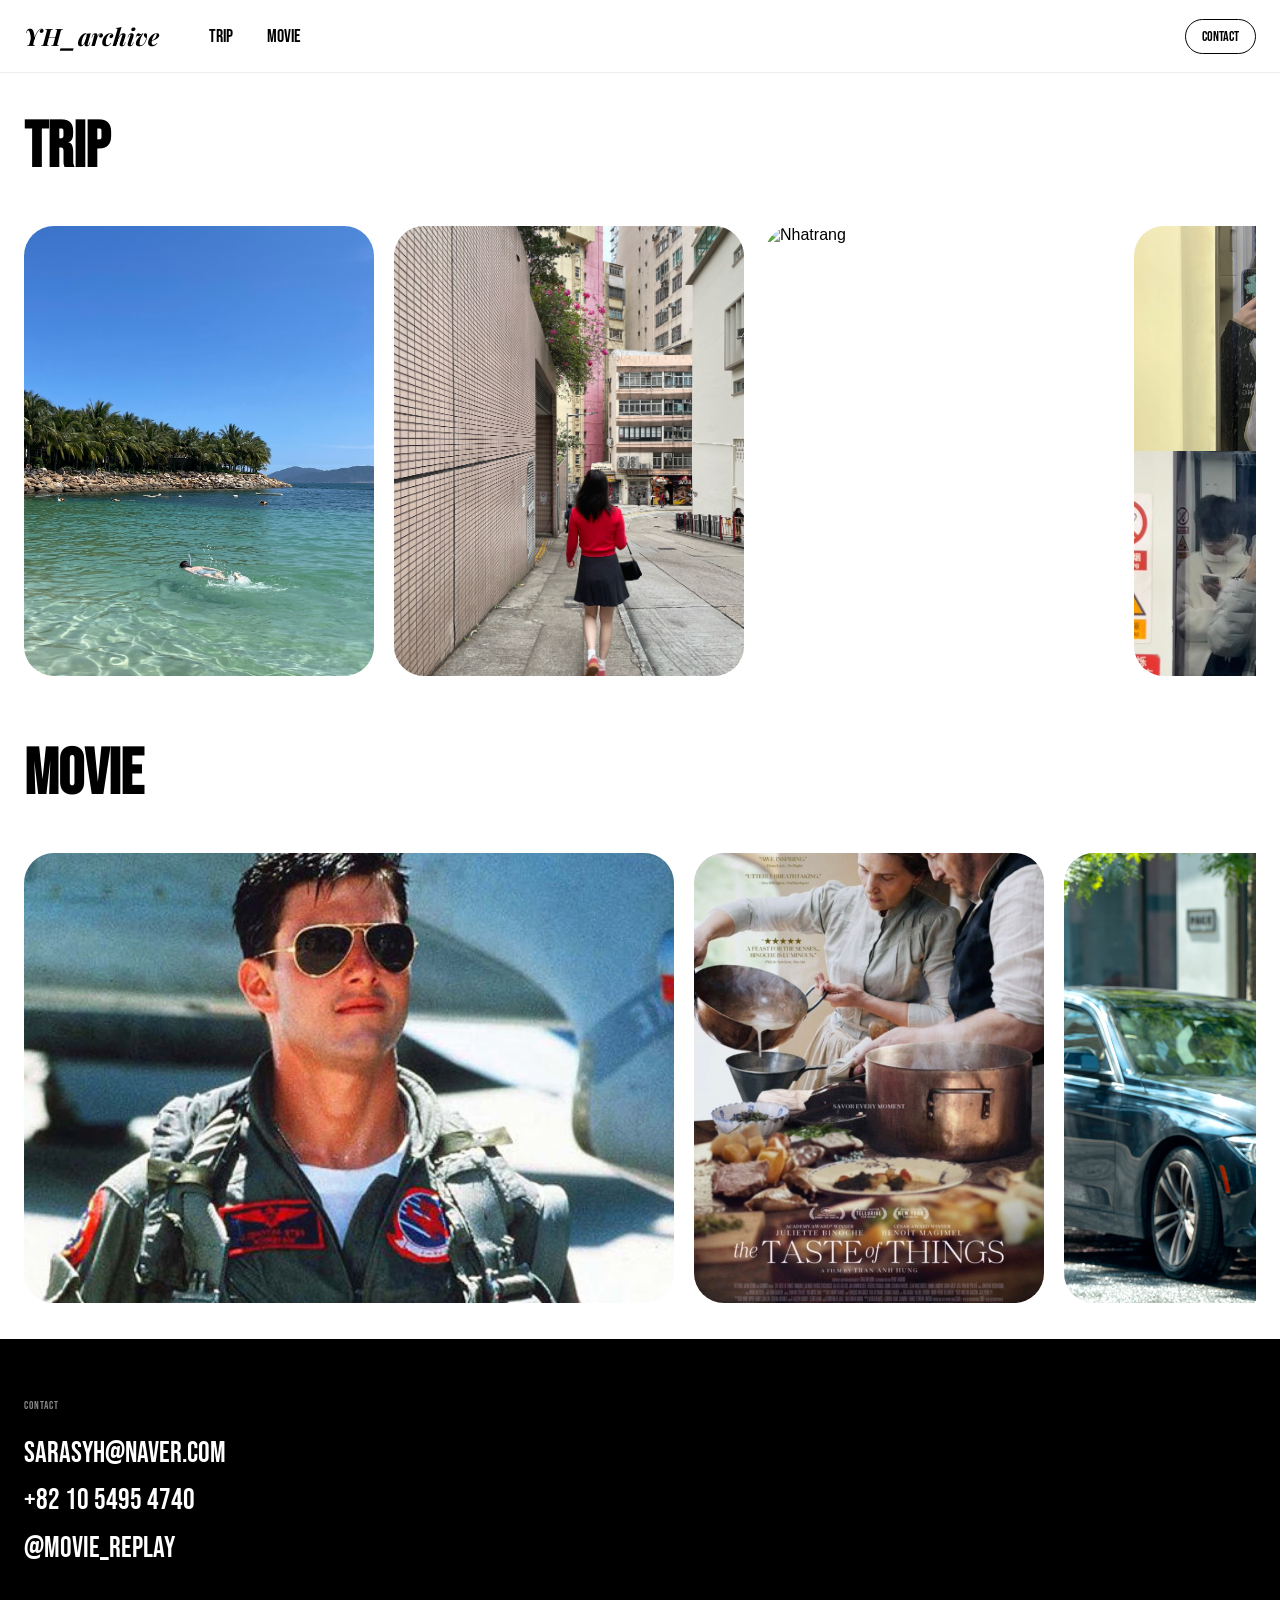
==== index.html @ 445b30dc "first commit" ====
<!DOCTYPE html>
<html lang="ko">
<head>
    <meta charset="UTF-8">
    <meta name="viewport" content="width=device-width, initial-scale=1.0">
    <title>YH_archive</title>
    <link rel="stylesheet" href="https://cdn.jsdelivr.net/gh/orioncactus/pretendard/dist/web/static/pretendard.css">
    <link rel="preconnect" href="https://fonts.googleapis.com">
    <link rel="preconnect" href="https://fonts.gstatic.com" crossorigin>
    <link href="https://fonts.googleapis.com/css2?family=Bebas+Neue&family=Playfair+Display:ital@1&display=swap" rel="stylesheet">
    <link rel="stylesheet" href="style.css">
</head>
<body>

    <header>
        <div class="logo"><span>YH_archive</span></div>
        <nav>
            <a href="#">Trip</a>
            <a href="#">Movie</a>
        </nav>
        <div class="header-right">
            <span class="badge">CONTACT</span>
        </div>
    </header>

    <main>
        <!-- Trip 섹션 -->
        <section class="content-section trip-section">
            <div class="main-title">
                <h1><span>Trip</span></h1>
            </div>

            <div class="marquee-container">
                <div class="marquee-content" id="marquee">
                    <div class="item">
                        <img src="Trip_archive/01_Cebu,%202024/1.jpg" alt="Cebu">
                        <div class="overlay">
                            <div class="info"><span>Cebu, 2024</span></div>
                        </div>
                    </div>
                    <div class="item">
                        <img src="Trip_archive/02_Hongkong,%202025/1.jpg" alt="Hongkong">
                        <div class="overlay">
                            <div class="info"><span>Hongkong, 2025</span></div>
                        </div>
                    </div>
                    <div class="item">
                        <img src="Trip_archive/03_Nhatrang,%202025/1.jpg" alt="Nhatrang">
                        <div class="overlay">
                            <div class="info"><span>Nhatrang, 2025</span></div>
                        </div>
                    </div>
                    <div class="item">
                        <img src="Trip_archive/04_Shanghai,%202026/1.jpg" alt="Shanghai">
                        <div class="overlay">
                            <div class="info"><span>Shanghai, 2026</span></div>
                        </div>
                    </div>
                </div>
            </div>
        </section>

        <!-- Movie 섹션 -->
        <section class="content-section movie-section">
            <div class="main-title">
                <h1><span>Movie</span></h1>
            </div>

            <div class="marquee-container">
                <div class="marquee-content reverse" id="marquee-movie">
                    <div class="item landscape">
                        <img src="Movie_archive/1.%20Top%20Gun,%201987.jpg" alt="Top Gun">
                        <div class="overlay">
                            <div class="info"><span>Top Gun, 1987</span></div>
                        </div>
                    </div>
                    <div class="item">
                        <img src="Movie_archive/2.%20the%20Taste%20of%20Things,%202023.jpg" alt="the Taste of Things">
                        <div class="overlay">
                            <div class="info"><span>the Taste of Things, 2023</span></div>
                        </div>
                    </div>
                    <div class="item landscape">
                        <img src="Movie_archive/3.%20The%20Devil%20Wears%20Prada%202,%202026.jpg" alt="The Devil Wears Prada 2">
                        <div class="overlay">
                            <div class="info"><span>The Devil Wears Prada 2, 2026</span></div>
                        </div>
                    </div>
                    <div class="item">
                        <img src="Movie_archive/4.%20The%20Shape%20of%20Water,%202018.jpg" alt="The Shape of Water">
                        <div class="overlay">
                            <div class="info"><span>The Shape of Water, 2018</span></div>
                        </div>
                    </div>
                    <div class="item">
                        <img src="Movie_archive/5.%20메소드연기,%202026.jpg" alt="메소드연기">
                        <div class="overlay">
                            <div class="info"><span>메소드연기, 2026</span></div>
                        </div>
                    </div>
                </div>
            </div>
        </section>
    </main>

    <footer>
        <div class="footer-top">
            <div class="contact-label"><span>CONTACT</span></div>
            <div class="contact-info">
                <p><span>sarasyh@naver.com</span></p>
                <p><span>+82 10 5495 4740</span></p>
                <p><a href="https://www.instagram.com/movie__replay?igsh=MWhvNzNzZW54cWtyOQ%3D%3D&utm_source=qr" target="_blank" rel="noopener noreferrer"><span>@movie_replay</span></a></p>
            </div>
        </div>
    </footer>

    <!-- 팝업 -->
    <div class="popup-backdrop" id="popupBackdrop">
        <div class="popup-modal" id="popupModal">
            <button class="popup-close" id="popupClose">✕</button>
            <!-- 내용은 나중에 추가 -->
        </div>
    </div>

    <script src="script.js"></script>
</body>
</html>
---- style.css ----
/* 기본 초기화 */
* {
    margin: 0;
    padding: 0;
    box-sizing: border-box;
    font-family: 'Pretendard', sans-serif;
    cursor: none;
}

body {
    background-color: #fff;
    overflow-x: hidden;
}

/* 포인트 컬러 호버 효과 */
a:hover,
span:hover {
    color: #bbe309 !important;
    transition: color 0.2s ease;
}

.badge:hover {
    border-color: #bbe309 !important;
    transition: color 0.2s ease, border-color 0.2s ease;
}

/* ── 커서 시스템 ── */

/* 기본 동그라미 커서 */
.cursor-circle {
    position: fixed;
    pointer-events: none;
    width: 20px;
    height: 20px;
    background: #000;
    border-radius: 50%;
    transform: translate(-50%, -50%);
    opacity: 0;
    transition: opacity 0.15s ease, background 0.15s ease;
    z-index: 9999;
}

.cursor-circle.visible { opacity: 1; }
.cursor-circle.dark { background: #fff; }

/* 비행기 커서 */
.cursor-airplane {
    position: fixed;
    pointer-events: none;
    color: #000;
    transform: translate(-50%, -50%) rotate(-135deg);
    opacity: 0;
    transition: opacity 0.15s ease;
    z-index: 9999;
    line-height: 0;
}

.cursor-airplane.above {
    transform: translate(-50%, calc(-100% - 10px)) rotate(-135deg);
}

.cursor-airplane.colored { color: #fff; }
.cursor-airplane.inverted { color: #441cf6; }
.cursor-airplane.visible { opacity: 1; }

/* 꽃 커서 */
.cursor-flower {
    position: fixed;
    pointer-events: none;
    transform: translate(-50%, -50%);
    opacity: 0;
    transition: opacity 0.15s ease;
    z-index: 9999;
    line-height: 0;
}

.cursor-flower.visible { opacity: 1; }
.cursor-flower .flower-petal { fill: #bbe309; }
.cursor-flower .flower-center { fill: white; }
.cursor-flower.dark .flower-petal { fill: #000; }
.cursor-flower.dark .flower-center { fill: white; }
.cursor-flower.light .flower-petal { fill: white; }
.cursor-flower.light .flower-center { fill: #000; }

/* 슬레이트(클래퍼보드) 커서 */
.cursor-clapperboard {
    position: fixed;
    pointer-events: none;
    transform: translate(-50%, -50%);
    opacity: 0;
    transition: opacity 0.15s ease;
    z-index: 9999;
    line-height: 0;
}

.cursor-clapperboard.visible { opacity: 1; }
.cursor-clapperboard.white img {
    filter: brightness(0) invert(1);
}

.cursor-clapperboard.inverted img {
    filter: brightness(0) saturate(100%) invert(27%) sepia(97%) saturate(2000%) hue-rotate(238deg) brightness(110%);
}

.cursor-clapperboard.black img {
    filter: brightness(0);
}

/* 헤더 스타일 */
header {
    display: flex;
    align-items: center;
    padding: 20px 24px;
    border-bottom: 1px solid #eee;
}

.logo {
    font-size: 1.5rem;
    margin-right: 50px;
}

.logo span {
    font-family: 'Playfair Display', serif !important;
    font-style: italic;
    font-weight: bold;
}

nav a {
    text-decoration: none;
    color: #000;
    margin-right: 30px;
    font-size: 1.1rem;
    font-family: 'Bebas Neue', sans-serif;
}

.badge {
    padding: 8px 16px;
    border: 1px solid #000;
    border-radius: 20px;
    font-size: 0.9rem;
    font-family: 'Bebas Neue', sans-serif;
}

.header-right {
    margin-left: auto;
}

/* 본문 스타일 */
main {
    padding: 36px 24px;
}

.content-section + .content-section {
    margin-top: 60px;
}

.main-title h1 {
    font-size: 4rem;
    font-weight: bold;
    margin-bottom: 40px;
    text-align: left;
    font-family: 'Bebas Neue', sans-serif;
}

/* 이미지 마키(Marquee) 설정 */
.marquee-container {
    width: 100%;
    overflow: hidden;
    position: relative;
}

.marquee-content {
    display: flex;
    gap: 20px;
    width: max-content;
    animation: scroll 20s linear infinite;
}

@keyframes scroll {
    0% { transform: translateX(0); }
    100% { transform: translateX(-50%); }
}

.marquee-content.reverse {
    animation: scroll-reverse 33s linear infinite;
}

@keyframes scroll-reverse {
    0% { transform: translateX(-50%); }
    100% { transform: translateX(0); }
}

/* 호버 또는 팝업 열릴 때 멈춤 */
.marquee-container:hover .marquee-content,
body.popup-open .marquee-content {
    animation-play-state: paused;
}

.item {
    position: relative;
    width: 350px;
    height: 450px;
    border-radius: 30px;
    overflow: hidden;
}

.item.landscape {
    width: 650px;
}

.item img {
    width: 100%;
    height: 100%;
    object-fit: cover;
}

/* 호버 오버레이 */
.overlay {
    position: absolute;
    top: 0;
    left: 0;
    width: 100%;
    height: 100%;
    background-color: rgba(0, 0, 0, 0.25);
    opacity: 0;
    transition: opacity 0.3s ease;
    display: flex;
    align-items: flex-end;
    padding: 30px;
}

.item:hover .overlay {
    opacity: 1;
}

.info {
    color: #fff;
    font-size: 1.6rem;
    font-weight: bold;
    font-family: 'Bebas Neue', sans-serif;
}

.info span {
    font-family: 'Bebas Neue', sans-serif;
}

.main-title h1 span {
    font-family: 'Bebas Neue', sans-serif;
}

.movie-section .overlay {
    background-color: rgba(0, 0, 0, 0.55);
}

/* 푸터 스타일 */
footer {
    background-color: #000;
    color: #fff;
    padding: 60px 0 60px 0;
    position: relative;
}

.footer-top {
    padding-left: 24px;
}

.contact-info a {
    color: inherit;
    text-decoration: none;
}

.contact-info a:hover {
    text-decoration: underline;
}

.contact-label {
    font-size: 0.7rem;
    letter-spacing: 1px;
    margin-bottom: 20px;
    color: #888;
}

.contact-label span {
    font-family: 'Bebas Neue', sans-serif;
}

.contact-info p {
    font-size: 1.8rem;
    line-height: 1.4;
    margin-bottom: 5px;
}

.contact-info p span {
    font-family: 'Bebas Neue', sans-serif;
}

/* ── 팝업 ── */
.popup-backdrop {
    position: fixed;
    inset: 0;
    background: rgba(0, 0, 0, 0.7);
    z-index: 2000;
    opacity: 0;
    pointer-events: none;
    display: flex;
    align-items: center;
    justify-content: center;
    transition: opacity 0.3s ease;
}

.popup-backdrop.visible {
    opacity: 1;
    pointer-events: auto;
}

.popup-modal {
    border-radius: 20px;
    width: 600px;
    max-width: 90vw;
    min-height: 400px;
    padding: 40px;
    position: relative;
    background-size: cover;
    background-position: center;
    overflow: hidden;
}

.popup-modal::before {
    content: '';
    position: absolute;
    inset: 0;
    background: rgba(0, 0, 0, 0.72);
    z-index: 0;
}

@keyframes modal-flip-in {
    0%   { transform: perspective(1000px) rotateY(-90deg); opacity: 0; }
    100% { transform: perspective(1000px) rotateY(0deg);   opacity: 1; }
}

@keyframes modal-flip-out {
    0%   { transform: perspective(1000px) rotateY(0deg);  opacity: 1; }
    100% { transform: perspective(1000px) rotateY(90deg); opacity: 0; }
}

.popup-close {
    position: absolute;
    top: 16px;
    right: 20px;
    background: none;
    border: none;
    font-size: 1.2rem;
    color: #fff;
    cursor: none;
    padding: 4px 8px;
    line-height: 1;
    z-index: 1;
}
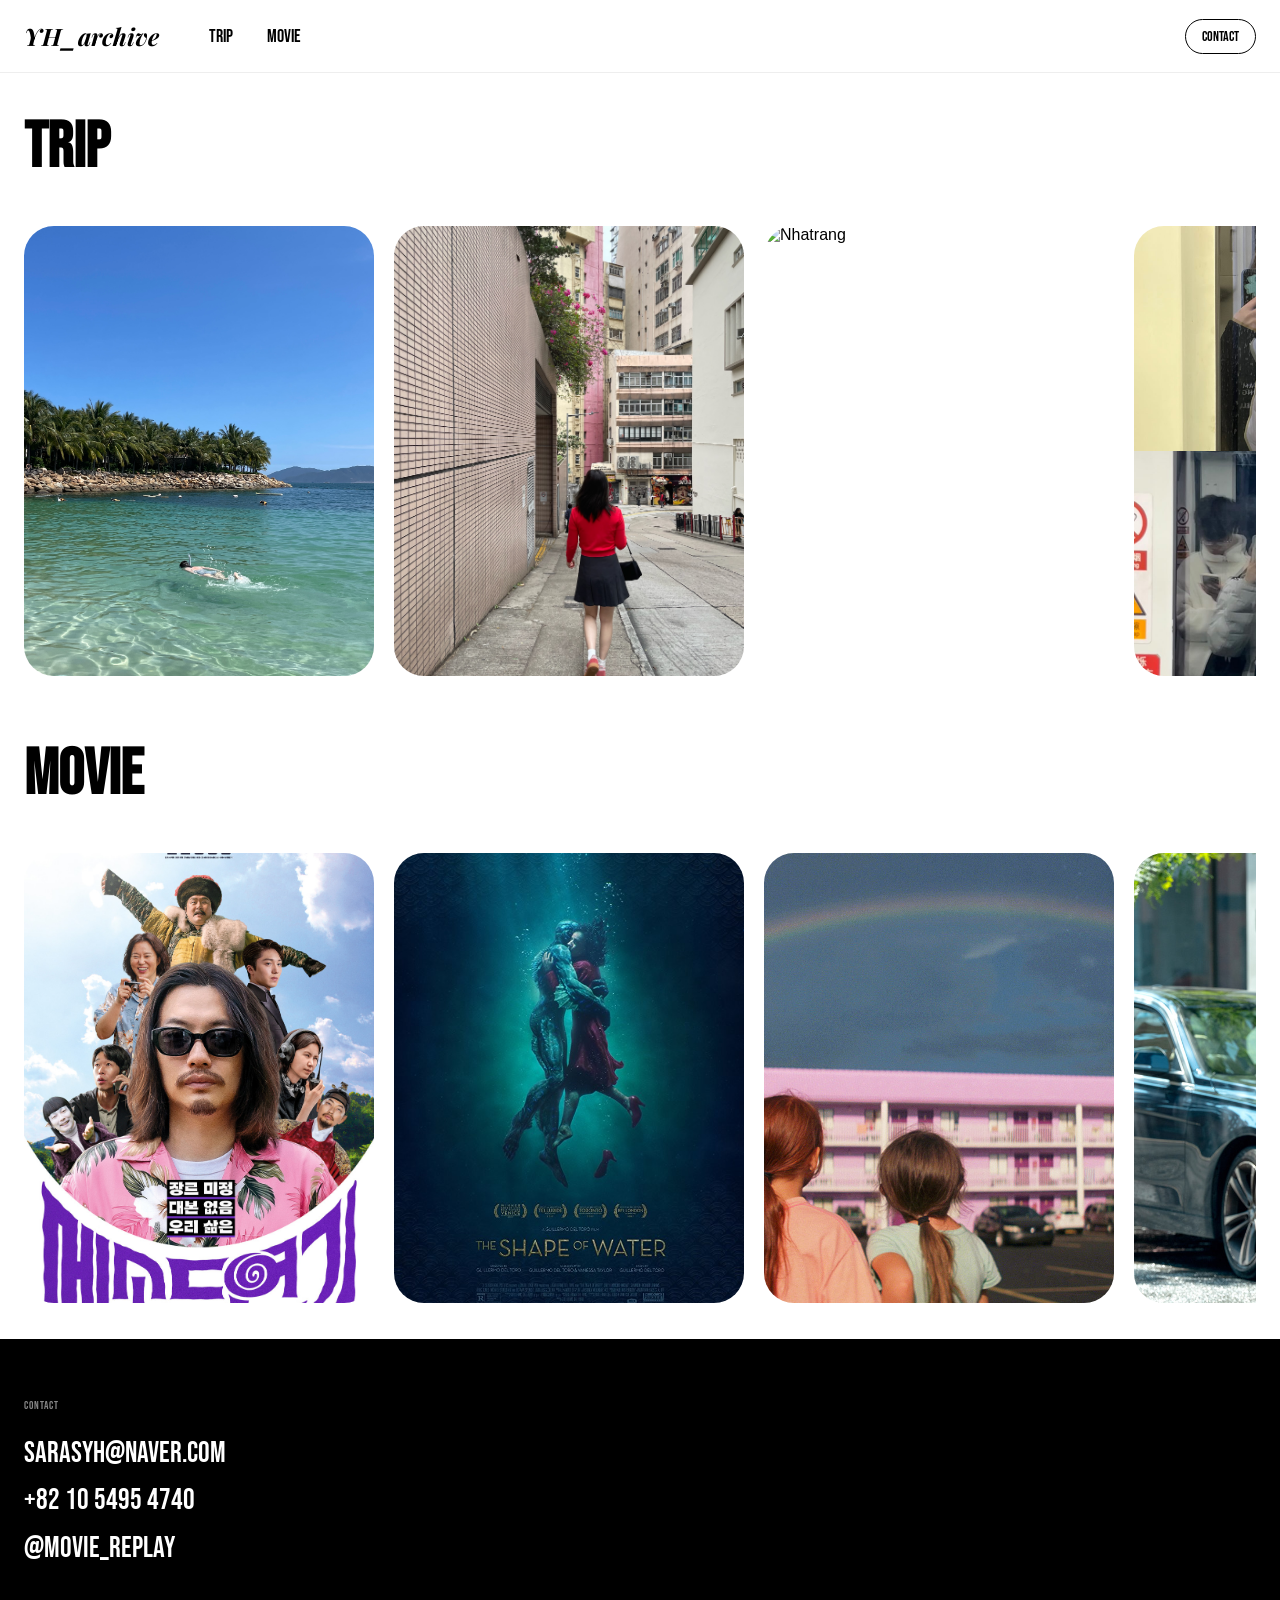
==== commit f2ddde67: "수정 완료" ====
--- a/index.html
+++ b/index.html
@@ -68,34 +68,64 @@
 
             <div class="marquee-container">
                 <div class="marquee-content reverse" id="marquee-movie">
+                    <div class="item">
+                        <img src="Movie_archive/1.%20메소드연기,%202026.jpg" alt="메소드연기">
+                        <div class="overlay">
+                            <div class="info"><span>메소드연기, 2026</span></div>
+                        </div>
+                    </div>
+                    <div class="item">
+                        <img src="Movie_archive/2.%20The%20Shape%20of%20Water,%202018.jpg" alt="The Shape of Water">
+                        <div class="overlay">
+                            <div class="info"><span>The Shape of Water, 2018</span></div>
+                        </div>
+                    </div>
+                    <div class="item">
+                        <img src="Movie_archive/3.%20The%20Florida%20Project,%202018.jpg" alt="The Florida Project">
+                        <div class="overlay">
+                            <div class="info"><span>The Florida Project, 2018</span></div>
+                        </div>
+                    </div>
                     <div class="item landscape">
-                        <img src="Movie_archive/1.%20Top%20Gun,%201987.jpg" alt="Top Gun">
+                        <img src="Movie_archive/4.%20The%20Devil%20Wears%20Prada%202,%202026.jpg" alt="The Devil Wears Prada 2">
+                        <div class="overlay">
+                            <div class="info"><span>The Devil Wears Prada 2, 2026</span></div>
+                        </div>
+                    </div>
+                    <div class="item">
+                        <img src="Movie_archive/5.%20Punch%20Drunk%20Love,%202003.jpg" alt="Punch Drunk Love">
+                        <div class="overlay">
+                            <div class="info"><span>Punch Drunk Love, 2003</span></div>
+                        </div>
+                    </div>
+                    <div class="item">
+                        <img src="Movie_archive/6.%20the%20Taste%20of%20Things,%202023.jpg" alt="the Taste of Things">
+                        <div class="overlay">
+                            <div class="info"><span>the Taste of Things, 2023</span></div>
+                        </div>
+                    </div>
+                    <div class="item landscape">
+                        <img src="Movie_archive/7.%20Top%20Gun,%201987.jpg" alt="Top Gun">
                         <div class="overlay">
                             <div class="info"><span>Top Gun, 1987</span></div>
                         </div>
                     </div>
                     <div class="item">
-                        <img src="Movie_archive/2.%20the%20Taste%20of%20Things,%202023.jpg" alt="the Taste of Things">
+                        <img src="Movie_archive/8.%20군체,%202026.jpg" alt="군체">
                         <div class="overlay">
-                            <div class="info"><span>the Taste of Things, 2023</span></div>
-                        </div>
-                    </div>
-                    <div class="item landscape">
-                        <img src="Movie_archive/3.%20The%20Devil%20Wears%20Prada%202,%202026.jpg" alt="The Devil Wears Prada 2">
-                        <div class="overlay">
-                            <div class="info"><span>The Devil Wears Prada 2, 2026</span></div>
+                            <div class="info"><span>군체, 2026</span></div>
                         </div>
                     </div>
                     <div class="item">
-                        <img src="Movie_archive/4.%20The%20Shape%20of%20Water,%202018.jpg" alt="The Shape of Water">
+                        <img src="Movie_archive/9.%20THE%20MANDALORIAN%20AND%20GROGU,%202026.jpg" alt="THE MANDALORIAN AND GROGU">
                         <div class="overlay">
-                            <div class="info"><span>The Shape of Water, 2018</span></div>
+                            <div class="info"><span>THE MANDALORIAN AND GROGU, 2026</span></div>
                         </div>
                     </div>
                     <div class="item">
-                        <img src="Movie_archive/5.%20메소드연기,%202026.jpg" alt="메소드연기">
+                        <img src="Movie_archive/10.%20Nirvanna%20the%20Band%20the%20Show%20the%20Movie,%202026.jpg" alt="Nirvanna the Band the Show the Movie">
                         <div class="overlay">
-                            <div class="info"><span>메소드연기, 2026</span></div>
+                            <div class="info"><span>Nirvanna the Band the Show the Movie, 2026</span></div>
                         </div>
                     </div>
                 </div>
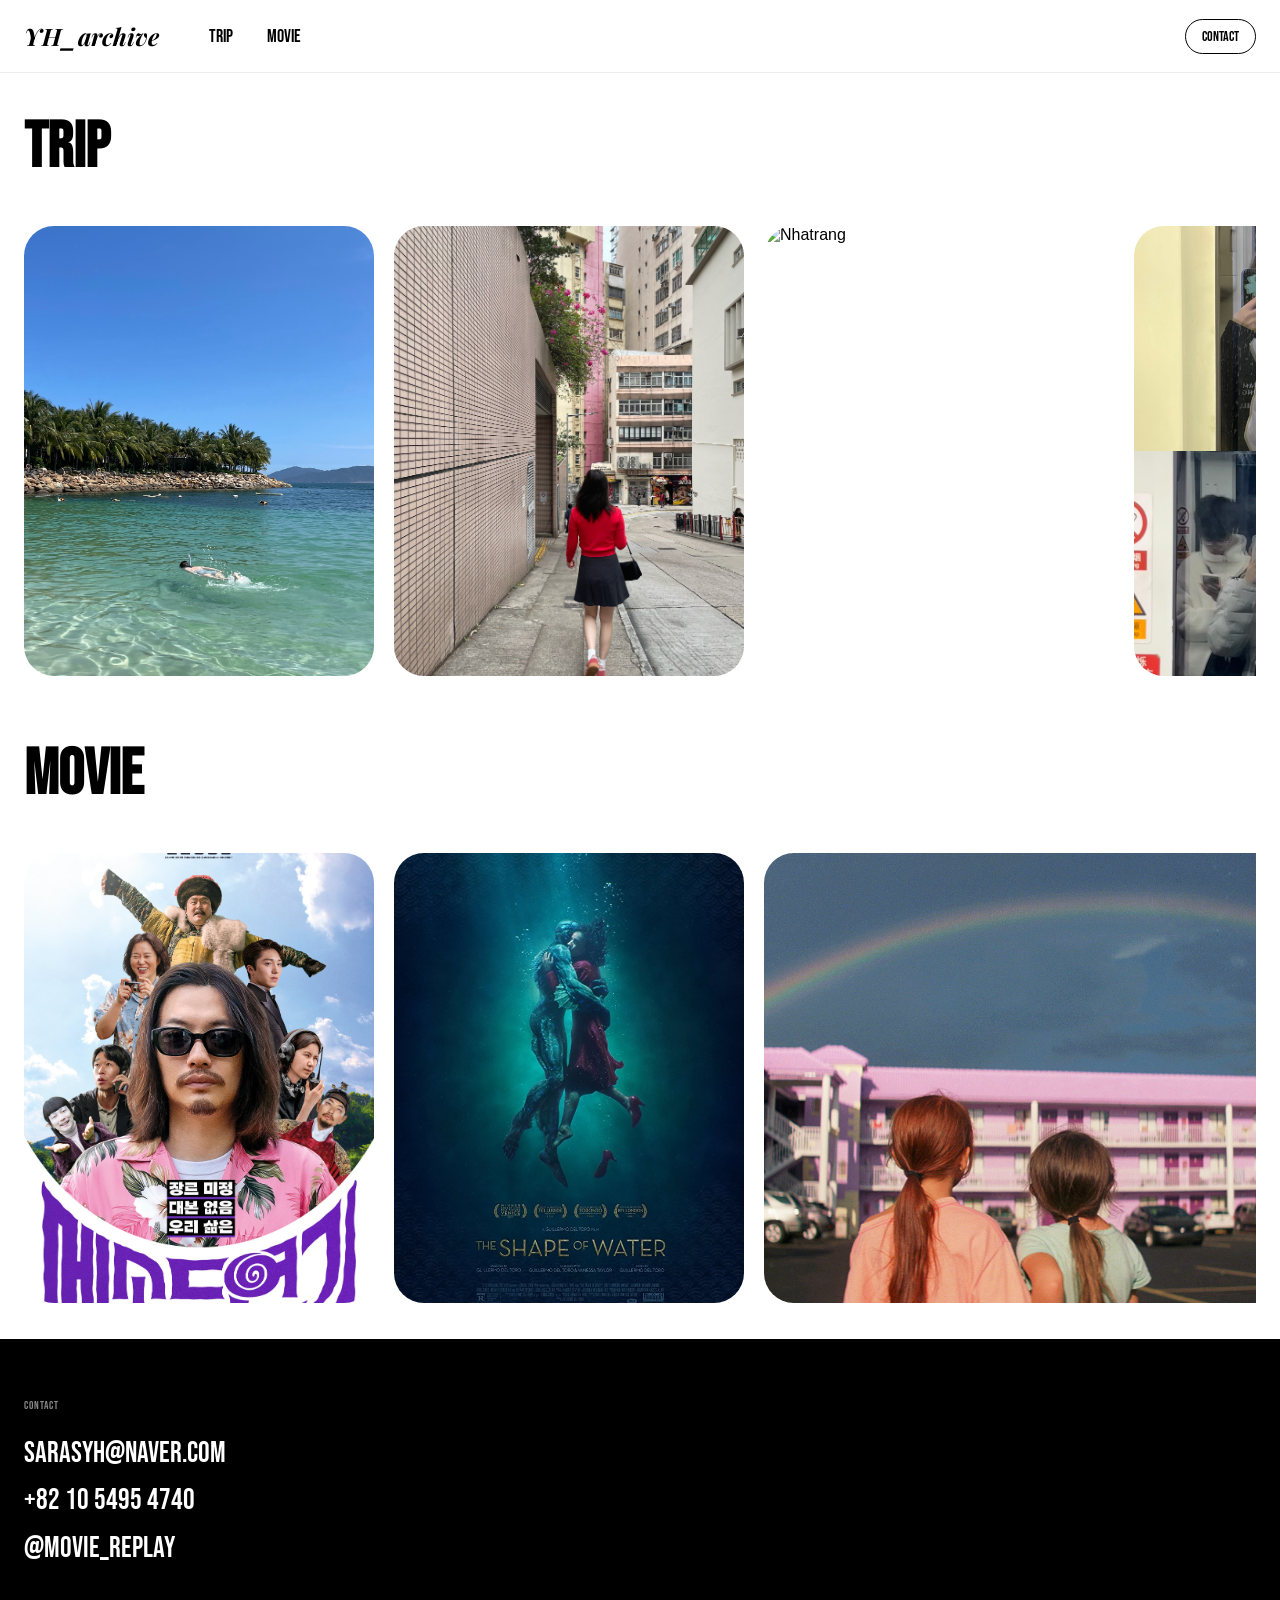
==== commit fdc57541: "진짜 수정 완료" ====
--- a/index.html
+++ b/index.html
@@ -15,8 +15,8 @@
     <header>
         <div class="logo"><span>YH_archive</span></div>
         <nav>
-            <a href="#">Trip</a>
-            <a href="#">Movie</a>
+            <a href="trip.html">Trip</a>
+            <a href="movie.html">Movie</a>
         </nav>
         <div class="header-right">
             <span class="badge">CONTACT</span>
@@ -31,7 +31,7 @@
             </div>
 
             <div class="marquee-container">
-                <div class="marquee-content" id="marquee">
+                <div class="marquee-content" id="marquee" style="--set-width: 1480px">
                     <div class="item">
                         <img src="Trip_archive/01_Cebu,%202024/1.jpg" alt="Cebu">
                         <div class="overlay">
@@ -67,7 +67,7 @@
             </div>
 
             <div class="marquee-container">
-                <div class="marquee-content reverse" id="marquee-movie">
+                <div class="marquee-content reverse" id="marquee-movie" style="--set-width: 5200px">
                     <div class="item">
                         <img src="Movie_archive/1.%20메소드연기,%202026.jpg" alt="메소드연기">
                         <div class="overlay">
@@ -80,7 +80,7 @@
                             <div class="info"><span>The Shape of Water, 2018</span></div>
                         </div>
                     </div>
-                    <div class="item">
+                    <div class="item landscape">
                         <img src="Movie_archive/3.%20The%20Florida%20Project,%202018.jpg" alt="The Florida Project">
                         <div class="overlay">
                             <div class="info"><span>The Florida Project, 2018</span></div>
@@ -92,7 +92,7 @@
                             <div class="info"><span>The Devil Wears Prada 2, 2026</span></div>
                         </div>
                     </div>
-                    <div class="item">
+                    <div class="item landscape">
                         <img src="Movie_archive/5.%20Punch%20Drunk%20Love,%202003.jpg" alt="Punch Drunk Love">
                         <div class="overlay">
                             <div class="info"><span>Punch Drunk Love, 2003</span></div>
@@ -122,7 +122,7 @@
                             <div class="info"><span>THE MANDALORIAN AND GROGU, 2026</span></div>
                         </div>
                     </div>
-                    <div class="item">
+                    <div class="item landscape">
                         <img src="Movie_archive/10.%20Nirvanna%20the%20Band%20the%20Show%20the%20Movie,%202026.jpg" alt="Nirvanna the Band the Show the Movie">
                         <div class="overlay">
                             <div class="info"><span>Nirvanna the Band the Show the Movie, 2026</span></div>
--- a/style.css
+++ b/style.css
@@ -177,16 +177,16 @@
 }
 
 @keyframes scroll {
-    0% { transform: translateX(0); }
-    100% { transform: translateX(-50%); }
+    0%   { transform: translateX(0); }
+    100% { transform: translateX(calc(var(--set-width) * -1)); }
 }
 
 .marquee-content.reverse {
-    animation: scroll-reverse 33s linear infinite;
+    animation: scroll-reverse 71s linear infinite;
 }
 
 @keyframes scroll-reverse {
-    0% { transform: translateX(-50%); }
+    0%   { transform: translateX(calc(var(--set-width) * -1)); }
     100% { transform: translateX(0); }
 }
 
@@ -343,6 +343,84 @@
     100% { transform: perspective(1000px) rotateY(90deg); opacity: 0; }
 }
 
+/* ── 그리드 페이지 ── */
+.page-main {
+    padding: 36px 24px 80px;
+}
+
+.page-title {
+    font-family: 'Bebas Neue', sans-serif;
+    font-size: 4rem;
+    font-weight: bold;
+    margin-bottom: 48px;
+}
+
+.trip-group {
+    margin-bottom: 64px;
+}
+
+.trip-group-title {
+    font-family: 'Bebas Neue', sans-serif;
+    font-size: 2rem;
+    margin-bottom: 20px;
+    border-bottom: 1px solid #eee;
+    padding-bottom: 10px;
+}
+
+.photo-grid {
+    display: grid;
+    grid-template-columns: repeat(auto-fill, minmax(260px, 1fr));
+    gap: 20px;
+}
+
+.photo-item {
+    display: flex;
+    flex-direction: column;
+}
+
+.photo-item img {
+    width: 100%;
+    height: auto;
+    display: block;
+    border-radius: 20px;
+}
+
+.photo-caption {
+    font-family: 'Bebas Neue', sans-serif;
+    font-size: 1.1rem;
+    margin-top: 10px;
+    color: #000;
+}
+
+/* movie 페이지 justified 그리드 */
+.movie-grid {
+    display: flex;
+    flex-wrap: wrap;
+    gap: 20px;
+    align-items: flex-start;
+}
+
+.movie-grid .photo-item {
+    flex: 0 0 auto;
+    display: flex;
+    flex-direction: column;
+}
+
+.movie-grid .photo-item img {
+    display: block;
+    height: 380px;
+    width: auto;
+    border-radius: 20px;
+}
+
+.movie-grid .photo-caption {
+    font-family: 'Bebas Neue', 'Do Hyeon', sans-serif;
+    font-size: 1.1rem;
+    margin-top: 10px;
+    color: #000;
+}
+
+/* 팝업 닫기 버튼 */
 .popup-close {
     position: absolute;
     top: 16px;
@@ -356,4 +434,3 @@
     line-height: 1;
     z-index: 1;
 }
-
